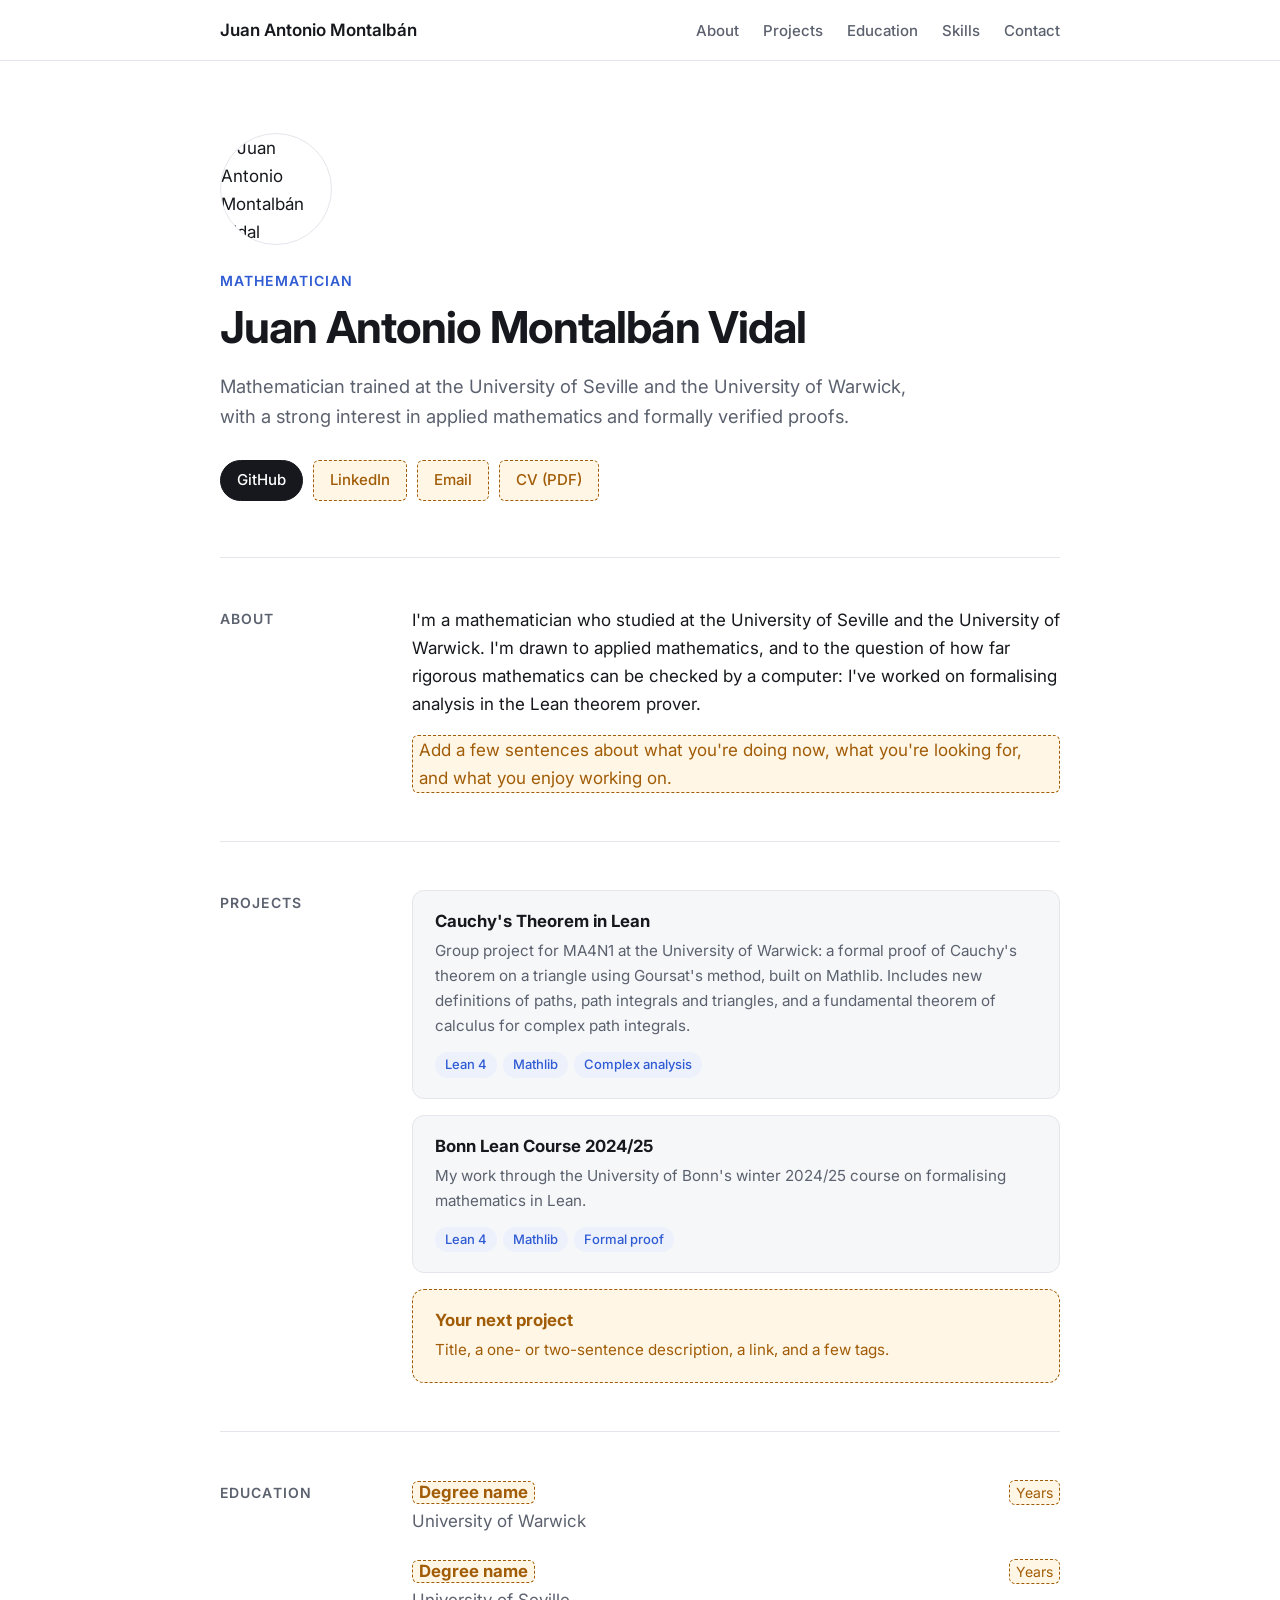
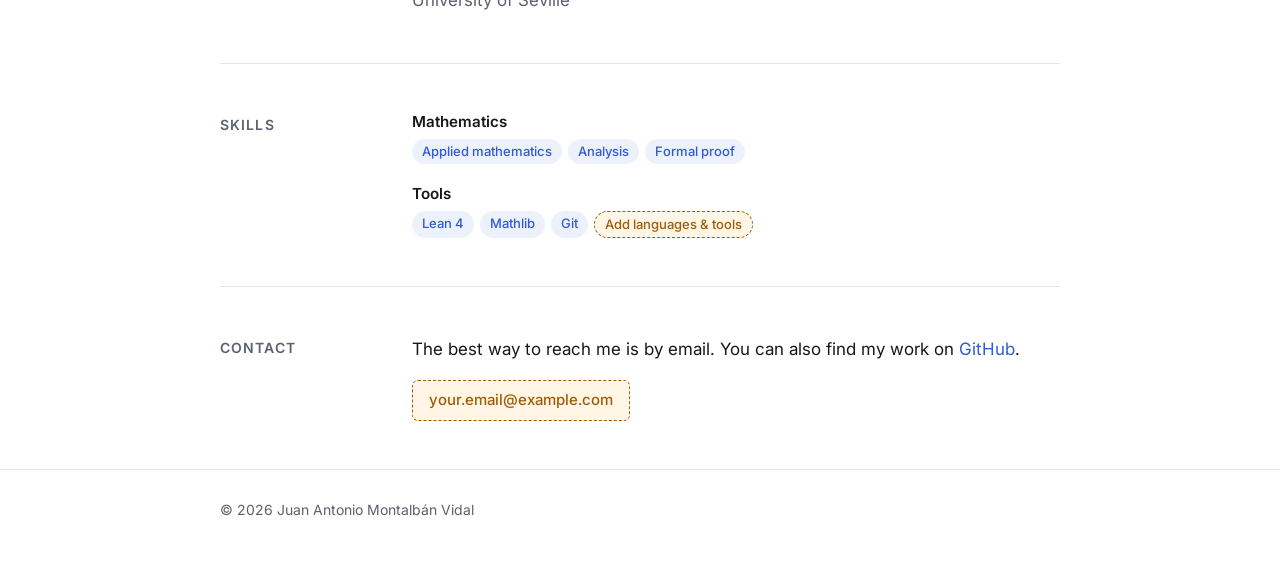
==== index.html @ 1df64321 "Initial personal site Single-page portfolio: about, projects, education, skills, contact. Plain HTML" ====
<!doctype html>
<html lang="en">
<head>
  <meta charset="utf-8">
  <meta name="viewport" content="width=device-width, initial-scale=1">
  <title>Juan Antonio Montalbán Vidal</title>
  <meta name="description" content="Mathematician trained at the University of Seville and the University of Warwick, interested in applied mathematics and formal proof.">
  <link rel="icon" href="assets/favicon.svg" type="image/svg+xml">
  <link rel="preconnect" href="https://fonts.googleapis.com">
  <link rel="preconnect" href="https://fonts.gstatic.com" crossorigin>
  <link href="https://fonts.googleapis.com/css2?family=Inter:wght@400;500;600;700&display=swap" rel="stylesheet">
  <link rel="stylesheet" href="assets/css/style.css">
</head>
<body>

  <header class="site-header">
    <nav class="nav container" aria-label="Main">
      <a class="brand" href="#top">Juan Antonio Montalbán</a>
      <button class="nav-toggle" aria-expanded="false" aria-controls="nav-links" aria-label="Toggle menu">
        <span></span><span></span>
      </button>
      <!-- To add a section to the menu, add a <li> here whose href matches the section's id. -->
      <ul class="nav-links" id="nav-links">
        <li><a href="#about">About</a></li>
        <li><a href="#projects">Projects</a></li>
        <li><a href="#education">Education</a></li>
        <li><a href="#skills">Skills</a></li>
        <li><a href="#contact">Contact</a></li>
      </ul>
    </nav>
  </header>

  <main id="top" class="container">

    <!-- ============ HERO ============ -->
    <section class="hero">
      <img class="avatar" src="https://avatars.githubusercontent.com/u/148797929?v=4" alt="Juan Antonio Montalbán Vidal" width="112" height="112">
      <p class="eyebrow">Mathematician</p>
      <h1>Juan Antonio Montalbán Vidal</h1>
      <p class="lead">Mathematician trained at the University of Seville and the University of Warwick, with a strong interest in applied mathematics and formally verified proofs.</p>
      <ul class="links">
        <li><a class="button primary" href="https://github.com/juanan27">GitHub</a></li>
        <li><a class="button todo" href="#">LinkedIn</a></li>
        <li><a class="button todo" href="#">Email</a></li>
        <li><a class="button todo" href="#">CV (PDF)</a></li>
      </ul>
    </section>

    <!-- ============ ABOUT ============ -->
    <section id="about" class="section">
      <h2>About</h2>
      <div class="section-body">
        <p>I'm a mathematician who studied at the University of Seville and the University of Warwick. I'm drawn to applied mathematics, and to the question of how far rigorous mathematics can be checked by a computer: I've worked on formalising analysis in the Lean theorem prover.</p>
        <p class="todo">Add a few sentences about what you're doing now, what you're looking for, and what you enjoy working on.</p>
      </div>
    </section>

    <!-- ============ PROJECTS ============ -->
    <section id="projects" class="section">
      <h2>Projects</h2>
      <div class="section-body cards">

        <article class="card">
          <h3><a href="https://github.com/juanan27/MA4N1">Cauchy's Theorem in Lean</a></h3>
          <p>Group project for MA4N1 at the University of Warwick: a formal proof of Cauchy's theorem on a triangle using Goursat's method, built on Mathlib. Includes new definitions of paths, path integrals and triangles, and a fundamental theorem of calculus for complex path integrals.</p>
          <ul class="tags"><li>Lean 4</li><li>Mathlib</li><li>Complex analysis</li></ul>
        </article>

        <article class="card">
          <h3><a href="https://github.com/juanan27/LeanCourse24">Bonn Lean Course 2024/25</a></h3>
          <p>My work through the University of Bonn's winter 2024/25 course on formalising mathematics in Lean.</p>
          <ul class="tags"><li>Lean 4</li><li>Mathlib</li><li>Formal proof</li></ul>
        </article>

        <!-- Copy an <article class="card"> block above to add a project. -->
        <article class="card todo">
          <h3>Your next project</h3>
          <p>Title, a one- or two-sentence description, a link, and a few tags.</p>
        </article>

      </div>
    </section>

    <!-- ============ EDUCATION ============ -->
    <section id="education" class="section">
      <h2>Education</h2>
      <div class="section-body">
        <ul class="timeline">
          <li>
            <div class="item-head">
              <h3 class="todo">Degree name</h3>
              <span class="when todo">Years</span>
            </div>
            <p class="where">University of Warwick</p>
          </li>
          <li>
            <div class="item-head">
              <h3 class="todo">Degree name</h3>
              <span class="when todo">Years</span>
            </div>
            <p class="where">University of Seville</p>
          </li>
        </ul>
      </div>
    </section>

    <!-- ============ SKILLS ============ -->
    <section id="skills" class="section">
      <h2>Skills</h2>
      <div class="section-body">
        <div class="skill-group">
          <h3>Mathematics</h3>
          <ul class="tags"><li>Applied mathematics</li><li>Analysis</li><li>Formal proof</li></ul>
        </div>
        <div class="skill-group">
          <h3>Tools</h3>
          <ul class="tags"><li>Lean 4</li><li>Mathlib</li><li>Git</li><li class="todo">Add languages &amp; tools</li></ul>
        </div>
      </div>
    </section>

    <!-- ============ CONTACT ============ -->
    <section id="contact" class="section">
      <h2>Contact</h2>
      <div class="section-body">
        <p>The best way to reach me is by email. You can also find my work on <a href="https://github.com/juanan27">GitHub</a>.</p>
        <p><a class="button todo" href="#">your.email@example.com</a></p>
      </div>
    </section>

    <!--
      ============ NEW SECTION TEMPLATE ============
      1. Copy this block above this comment and change the id and heading.
      2. Add <li><a href="#your-id">Your heading</a></li> to the nav at the top.

    <section id="your-id" class="section">
      <h2>Your heading</h2>
      <div class="section-body">
        <p>Content goes here.</p>
      </div>
    </section>
    -->

  </main>

  <footer class="site-footer">
    <div class="container">
      &copy; <span id="year"></span> Juan Antonio Montalbán Vidal
    </div>
  </footer>

  <script src="assets/js/main.js"></script>
</body>
</html>
---- assets/css/style.css ----
/* ---------- Theme ---------- */
:root {
  --bg: #ffffff;
  --surface: #f6f7f9;
  --text: #16181d;
  --muted: #5b616e;
  --border: #e4e6eb;
  --accent: #2f5bd3;
  --accent-soft: #edf1fc;
  --todo: #a15c07;
  --todo-bg: #fff6e5;

  --radius: 12px;
  --max: 880px;
  --header-h: 60px;
  --font: "Inter", system-ui, -apple-system, "Segoe UI", Roboto, sans-serif;
}

@media (prefers-color-scheme: dark) {
  :root {
    --bg: #0e1014;
    --surface: #161920;
    --text: #e7e9ee;
    --muted: #9aa1ae;
    --border: #262b34;
    --accent: #84a6ff;
    --accent-soft: #1a2134;
    --todo: #f2b45a;
    --todo-bg: #2a2214;
  }
}

/* ---------- Base ---------- */
*, *::before, *::after { box-sizing: border-box; }

html {
  scroll-behavior: smooth;
  scroll-padding-top: calc(var(--header-h) + 16px);
}

body {
  margin: 0;
  background: var(--bg);
  color: var(--text);
  font-family: var(--font);
  font-size: 17px;
  line-height: 1.65;
  -webkit-font-smoothing: antialiased;
}

img { max-width: 100%; display: block; }

a { color: var(--accent); text-decoration: none; }
a:hover { text-decoration: underline; text-underline-offset: 3px; }

a:focus-visible,
button:focus-visible {
  outline: 2px solid var(--accent);
  outline-offset: 3px;
  border-radius: 6px;
}

h1, h2, h3 { line-height: 1.25; }

.container {
  width: 100%;
  max-width: var(--max);
  margin: 0 auto;
  padding-left: 20px;
  padding-right: 20px;
}

/* ---------- Header / nav ---------- */
.site-header {
  position: sticky;
  top: 0;
  z-index: 10;
  background: color-mix(in srgb, var(--bg) 85%, transparent);
  backdrop-filter: saturate(180%) blur(10px);
  -webkit-backdrop-filter: saturate(180%) blur(10px);
  border-bottom: 1px solid var(--border);
}

.nav {
  display: flex;
  align-items: center;
  justify-content: space-between;
  height: var(--header-h);
}

.brand { font-weight: 600; color: var(--text); }
.brand:hover { text-decoration: none; }

.nav-links {
  display: flex;
  gap: 24px;
  list-style: none;
  margin: 0;
  padding: 0;
}

.nav-links a { color: var(--muted); font-size: 15px; font-weight: 500; }
.nav-links a:hover,
.nav-links a.active { color: var(--text); text-decoration: none; }

.nav-toggle { display: none; }

@media (max-width: 680px) {
  .nav-toggle {
    display: flex;
    flex-direction: column;
    justify-content: center;
    gap: 5px;
    width: 40px;
    height: 40px;
    margin-right: -8px;
    padding: 8px;
    background: none;
    border: 0;
    cursor: pointer;
  }
  .nav-toggle span {
    display: block;
    height: 2px;
    background: var(--text);
    border-radius: 2px;
    transition: transform 0.2s;
  }
  .nav-toggle[aria-expanded="true"] span:first-child { transform: translateY(3.5px) rotate(45deg); }
  .nav-toggle[aria-expanded="true"] span:last-child { transform: translateY(-3.5px) rotate(-45deg); }

  .nav-links {
    display: none;
    position: absolute;
    top: var(--header-h);
    left: 0;
    right: 0;
    flex-direction: column;
    gap: 0;
    padding: 8px 20px 16px;
    background: var(--bg);
    border-bottom: 1px solid var(--border);
  }
  .nav-links.open { display: flex; }
  .nav-links a { display: block; padding: 10px 0; font-size: 16px; }
}

/* ---------- Hero ---------- */
.hero { padding-top: 72px; padding-bottom: 56px; }

.avatar {
  width: 112px;
  height: 112px;
  margin-bottom: 24px;
  border-radius: 50%;
  border: 1px solid var(--border);
}

.eyebrow {
  margin: 0 0 8px;
  color: var(--accent);
  font-size: 14px;
  font-weight: 600;
  letter-spacing: 0.08em;
  text-transform: uppercase;
}

h1 {
  margin: 0 0 16px;
  font-size: clamp(2rem, 5vw, 2.75rem);
  letter-spacing: -0.02em;
}

.lead {
  max-width: 60ch;
  margin: 0 0 28px;
  color: var(--muted);
  font-size: 1.15rem;
}

.links {
  display: flex;
  flex-wrap: wrap;
  gap: 10px;
  list-style: none;
  margin: 0;
  padding: 0;
}

.button {
  display: inline-flex;
  align-items: center;
  padding: 7px 16px;
  border: 1px solid var(--border);
  border-radius: 999px;
  background: var(--bg);
  color: var(--text);
  font-size: 15px;
  font-weight: 500;
  transition: border-color 0.15s, background 0.15s;
}
.button:hover { border-color: var(--accent); background: var(--accent-soft); text-decoration: none; }

.button.primary { background: var(--text); border-color: var(--text); color: var(--bg); }
.button.primary:hover { background: var(--text); opacity: 0.85; }

/* ---------- Sections ---------- */
/* Each section: small heading on the left, content on the right (stacked on mobile). */
.section {
  display: grid;
  grid-template-columns: 1fr;
  gap: 12px;
  padding: 48px 0;
  border-top: 1px solid var(--border);
}

.section > h2 {
  margin: 0;
  color: var(--muted);
  font-size: 14px;
  font-weight: 600;
  letter-spacing: 0.08em;
  text-transform: uppercase;
}

.section-body > :first-child { margin-top: 0; }
.section-body > :last-child { margin-bottom: 0; }

@media (min-width: 760px) {
  .section { grid-template-columns: 160px 1fr; gap: 32px; }
  .section > h2 { padding-top: 4px; }
}

/* ---------- Cards (projects) ---------- */
.cards { display: grid; gap: 16px; }

.card {
  padding: 20px 22px;
  border: 1px solid var(--border);
  border-radius: var(--radius);
  background: var(--surface);
  transition: border-color 0.15s;
}
.card:hover { border-color: color-mix(in srgb, var(--accent) 45%, var(--border)); }

.card h3 { margin: 0 0 6px; font-size: 1.05rem; }
.card h3 a { color: var(--text); }
.card h3 a:hover { color: var(--accent); }
.card p { margin: 0 0 14px; color: var(--muted); font-size: 0.95rem; }
.card p:last-child { margin-bottom: 0; }

/* ---------- Tags ---------- */
.tags {
  display: flex;
  flex-wrap: wrap;
  gap: 6px;
  list-style: none;
  margin: 0;
  padding: 0;
}
.tags li {
  padding: 2px 10px;
  border-radius: 999px;
  background: var(--accent-soft);
  color: var(--accent);
  font-size: 13px;
  font-weight: 500;
}

/* ---------- Timeline (education / experience) ---------- */
.timeline { display: grid; gap: 24px; list-style: none; margin: 0; padding: 0; }

.item-head {
  display: flex;
  flex-wrap: wrap;
  align-items: baseline;
  justify-content: space-between;
  gap: 4px 12px;
}
.item-head h3 { margin: 0; font-size: 1.05rem; }
.when { color: var(--muted); font-size: 14px; font-variant-numeric: tabular-nums; }
.where { margin: 2px 0 0; color: var(--muted); }

/* ---------- Skills ---------- */
.skill-group + .skill-group { margin-top: 20px; }
.skill-group h3 { margin: 0 0 8px; font-size: 0.95rem; font-weight: 600; }

/* ---------- Footer ---------- */
.site-footer {
  padding: 28px 0 40px;
  border-top: 1px solid var(--border);
  color: var(--muted);
  font-size: 14px;
}

/* ---------- Placeholder marker ----------
   Anything with class="todo" still needs real content.
   Remove the class once you've filled it in. */
.todo,
.tags li.todo,
.button.todo {
  background: var(--todo-bg);
  color: var(--todo);
  border: 1px dashed var(--todo);
}
.todo { border-radius: 6px; }
p.todo, h3.todo, span.todo { padding: 0 6px; }
.card.todo { border-radius: var(--radius); }
.card.todo h3,
.card.todo p { color: var(--todo); }
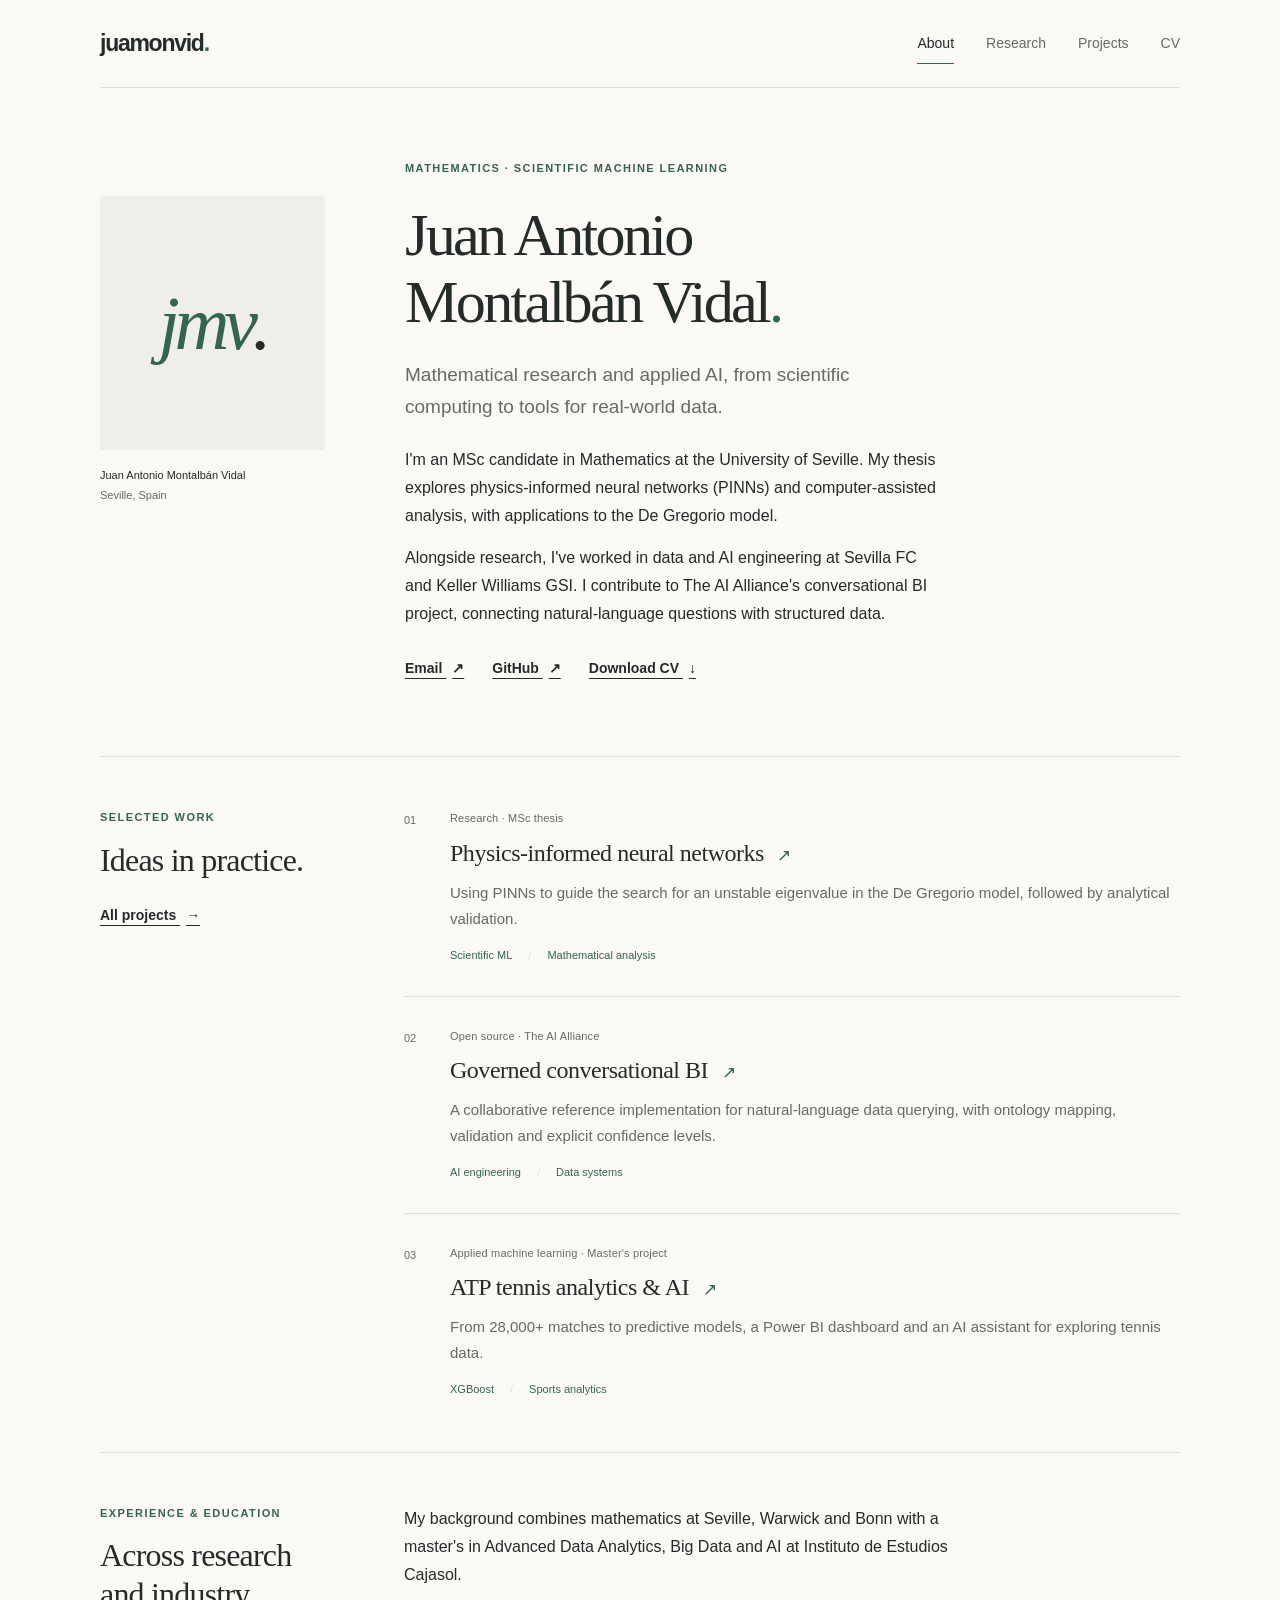
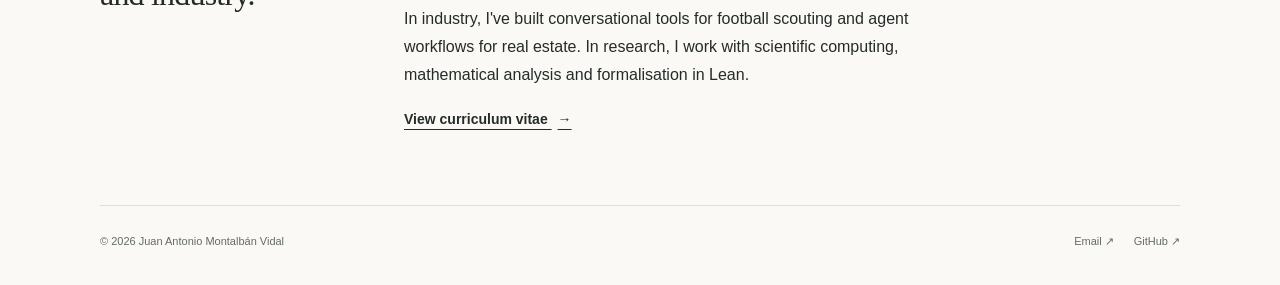
==== commit 27948175: "Build personal site with CV, research and industry projects" ====
--- a/index.html
+++ b/index.html
@@ -3,152 +3,104 @@
 <head>
   <meta charset="utf-8">
   <meta name="viewport" content="width=device-width, initial-scale=1">
-  <title>Juan Antonio Montalbán Vidal</title>
-  <meta name="description" content="Mathematician trained at the University of Seville and the University of Warwick, interested in applied mathematics and formal proof.">
+  <title>Juan Antonio Montalbán Vidal · juamonvid</title>
+  <meta name="description" content="Juan Antonio Montalbán Vidal — MSc candidate in Mathematics, working on scientific machine learning, PINNs and applied AI.">
+  <meta name="theme-color" content="#faf9f6">
   <link rel="icon" href="assets/favicon.svg" type="image/svg+xml">
-  <link rel="preconnect" href="https://fonts.googleapis.com">
-  <link rel="preconnect" href="https://fonts.gstatic.com" crossorigin>
-  <link href="https://fonts.googleapis.com/css2?family=Inter:wght@400;500;600;700&display=swap" rel="stylesheet">
   <link rel="stylesheet" href="assets/css/style.css">
+  <script src="assets/js/main.js" defer></script>
 </head>
 <body>
-
+  <a class="skip-link" href="#main">Skip to content</a>
   <header class="site-header">
-    <nav class="nav container" aria-label="Main">
-      <a class="brand" href="#top">Juan Antonio Montalbán</a>
-      <button class="nav-toggle" aria-expanded="false" aria-controls="nav-links" aria-label="Toggle menu">
-        <span></span><span></span>
-      </button>
-      <!-- To add a section to the menu, add a <li> here whose href matches the section's id. -->
+    <nav class="container nav" aria-label="Main navigation">
+      <a class="brand" href="index.html" aria-label="juamonvid — Home">juamonvid<span aria-hidden="true">.</span></a>
+      <button class="nav-toggle" type="button" aria-expanded="false" aria-controls="nav-links">Menu <span aria-hidden="true">+</span></button>
       <ul class="nav-links" id="nav-links">
-        <li><a href="#about">About</a></li>
-        <li><a href="#projects">Projects</a></li>
-        <li><a href="#education">Education</a></li>
-        <li><a href="#skills">Skills</a></li>
-        <li><a href="#contact">Contact</a></li>
+        <li><a href="index.html" aria-current="page">About</a></li>
+        <li><a href="research.html">Research</a></li>
+        <li><a href="projects.html">Projects</a></li>
+        <li><a href="cv.html">CV</a></li>
       </ul>
     </nav>
   </header>
+  <main id="main" class="container">
 
-  <main id="top" class="container">
-
-    <!-- ============ HERO ============ -->
-    <section class="hero">
-      <img class="avatar" src="https://avatars.githubusercontent.com/u/148797929?v=4" alt="Juan Antonio Montalbán Vidal" width="112" height="112">
-      <p class="eyebrow">Mathematician</p>
-      <h1>Juan Antonio Montalbán Vidal</h1>
-      <p class="lead">Mathematician trained at the University of Seville and the University of Warwick, with a strong interest in applied mathematics and formally verified proofs.</p>
-      <ul class="links">
-        <li><a class="button primary" href="https://github.com/juanan27">GitHub</a></li>
-        <li><a class="button todo" href="#">LinkedIn</a></li>
-        <li><a class="button todo" href="#">Email</a></li>
-        <li><a class="button todo" href="#">CV (PDF)</a></li>
-      </ul>
-    </section>
-
-    <!-- ============ ABOUT ============ -->
-    <section id="about" class="section">
-      <h2>About</h2>
-      <div class="section-body">
-        <p>I'm a mathematician who studied at the University of Seville and the University of Warwick. I'm drawn to applied mathematics, and to the question of how far rigorous mathematics can be checked by a computer: I've worked on formalising analysis in the Lean theorem prover.</p>
-        <p class="todo">Add a few sentences about what you're doing now, what you're looking for, and what you enjoy working on.</p>
-      </div>
-    </section>
-
-    <!-- ============ PROJECTS ============ -->
-    <section id="projects" class="section">
-      <h2>Projects</h2>
-      <div class="section-body cards">
-
-        <article class="card">
-          <h3><a href="https://github.com/juanan27/MA4N1">Cauchy's Theorem in Lean</a></h3>
-          <p>Group project for MA4N1 at the University of Warwick: a formal proof of Cauchy's theorem on a triangle using Goursat's method, built on Mathlib. Includes new definitions of paths, path integrals and triangles, and a fundamental theorem of calculus for complex path integrals.</p>
-          <ul class="tags"><li>Lean 4</li><li>Mathlib</li><li>Complex analysis</li></ul>
-        </article>
-
-        <article class="card">
-          <h3><a href="https://github.com/juanan27/LeanCourse24">Bonn Lean Course 2024/25</a></h3>
-          <p>My work through the University of Bonn's winter 2024/25 course on formalising mathematics in Lean.</p>
-          <ul class="tags"><li>Lean 4</li><li>Mathlib</li><li>Formal proof</li></ul>
-        </article>
-
-        <!-- Copy an <article class="card"> block above to add a project. -->
-        <article class="card todo">
-          <h3>Your next project</h3>
-          <p>Title, a one- or two-sentence description, a link, and a few tags.</p>
-        </article>
-
-      </div>
-    </section>
-
-    <!-- ============ EDUCATION ============ -->
-    <section id="education" class="section">
-      <h2>Education</h2>
-      <div class="section-body">
-        <ul class="timeline">
-          <li>
-            <div class="item-head">
-              <h3 class="todo">Degree name</h3>
-              <span class="when todo">Years</span>
-            </div>
-            <p class="where">University of Warwick</p>
-          </li>
-          <li>
-            <div class="item-head">
-              <h3 class="todo">Degree name</h3>
-              <span class="when todo">Years</span>
-            </div>
-            <p class="where">University of Seville</p>
-          </li>
-        </ul>
-      </div>
-    </section>
-
-    <!-- ============ SKILLS ============ -->
-    <section id="skills" class="section">
-      <h2>Skills</h2>
-      <div class="section-body">
-        <div class="skill-group">
-          <h3>Mathematics</h3>
-          <ul class="tags"><li>Applied mathematics</li><li>Analysis</li><li>Formal proof</li></ul>
+    <section class="hero" aria-labelledby="intro-title">
+      <aside class="portrait-block" aria-label="Profile">
+        <!-- Replace the monogram with a portrait when a photograph is supplied. -->
+        <div class="portrait monogram" aria-hidden="true">jmv<span>.</span></div>
+        <p class="portrait-caption">Juan Antonio Montalbán Vidal<br><span>Seville, Spain</span></p>
+      </aside>
+      <div class="hero-copy">
+        <p class="eyebrow">Mathematics · Scientific machine learning</p>
+        <h1 id="intro-title">Juan Antonio<br>Montalbán Vidal<span class="accent">.</span></h1>
+        <p class="lead">Mathematical research and applied AI, from scientific computing to tools for real-world data.</p>
+        <div class="intro-text">
+          <p>I'm an MSc candidate in Mathematics at the University of Seville. My thesis explores physics-informed neural networks (PINNs) and computer-assisted analysis, with applications to the De Gregorio model.</p>
+          <p>Alongside research, I've worked in data and AI engineering at Sevilla FC and Keller Williams GSI. I contribute to The AI Alliance's conversational BI project, connecting natural-language questions with structured data.</p>
         </div>
-        <div class="skill-group">
-          <h3>Tools</h3>
-          <ul class="tags"><li>Lean 4</li><li>Mathlib</li><li>Git</li><li class="todo">Add languages &amp; tools</li></ul>
+        <div class="text-links">
+          <a href="mailto:juananmv2013@gmail.com">Email <span aria-hidden="true">↗</span></a>
+          <a href="https://github.com/juanan27">GitHub <span aria-hidden="true">↗</span></a>
+          <a href="assets/documents/juan-antonio-montalban-vidal-cv.pdf" download>Download CV <span aria-hidden="true">↓</span></a>
         </div>
       </div>
     </section>
-
-    <!-- ============ CONTACT ============ -->
-    <section id="contact" class="section">
-      <h2>Contact</h2>
-      <div class="section-body">
-        <p>The best way to reach me is by email. You can also find my work on <a href="https://github.com/juanan27">GitHub</a>.</p>
-        <p><a class="button todo" href="#">your.email@example.com</a></p>
+    <section class="section-grid" aria-labelledby="selected-title">
+      <div class="section-heading">
+        <p class="eyebrow">Selected work</p>
+        <h2 id="selected-title">Ideas in practice.</h2>
+        <a class="section-link" href="projects.html">All projects <span aria-hidden="true">→</span></a>
+      </div>
+      <div class="work-list">
+        <article class="work-item">
+          <span class="work-number" aria-hidden="true">01</span>
+          <div>
+            <p class="item-kicker">Research · MSc thesis</p>
+            <h3><a href="research.html#pinns">Physics-informed neural networks <span aria-hidden="true">↗</span></a></h3>
+            <p>Using PINNs to guide the search for an unstable eigenvalue in the De Gregorio model, followed by analytical validation.</p>
+            <ul class="tags" aria-label="Topics"><li>Scientific ML</li><li>Mathematical analysis</li></ul>
+          </div>
+        </article>
+        <article class="work-item">
+          <span class="work-number" aria-hidden="true">02</span>
+          <div>
+            <p class="item-kicker">Open source · The AI Alliance</p>
+            <h3><a href="projects.html#conversational-bi">Governed conversational BI <span aria-hidden="true">↗</span></a></h3>
+            <p>A collaborative reference implementation for natural-language data querying, with ontology mapping, validation and explicit confidence levels.</p>
+            <ul class="tags" aria-label="Topics"><li>AI engineering</li><li>Data systems</li></ul>
+          </div>
+        </article>
+        <article class="work-item">
+          <span class="work-number" aria-hidden="true">03</span>
+          <div>
+            <p class="item-kicker">Applied machine learning · Master's project</p>
+            <h3><a href="projects.html#tennis">ATP tennis analytics &amp; AI <span aria-hidden="true">↗</span></a></h3>
+            <p>From 28,000+ matches to predictive models, a Power BI dashboard and an AI assistant for exploring tennis data.</p>
+            <ul class="tags" aria-label="Topics"><li>XGBoost</li><li>Sports analytics</li></ul>
+          </div>
+        </article>
       </div>
     </section>
-
-    <!--
-      ============ NEW SECTION TEMPLATE ============
-      1. Copy this block above this comment and change the id and heading.
-      2. Add <li><a href="#your-id">Your heading</a></li> to the nav at the top.
-
-    <section id="your-id" class="section">
-      <h2>Your heading</h2>
-      <div class="section-body">
-        <p>Content goes here.</p>
+    <section class="section-grid background-section" aria-labelledby="background-title">
+      <div class="section-heading">
+        <p class="eyebrow">Experience &amp; education</p>
+        <h2 id="background-title">Across research and industry.</h2>
+      </div>
+      <div class="section-content">
+        <p>My background combines mathematics at Seville, Warwick and Bonn with a master's in Advanced Data Analytics, Big Data and AI at Instituto de Estudios Cajasol.</p>
+        <p>In industry, I've built conversational tools for football scouting and agent workflows for real estate. In research, I work with scientific computing, mathematical analysis and formalisation in Lean.</p>
+        <a class="section-link" href="cv.html">View curriculum vitae <span aria-hidden="true">→</span></a>
       </div>
     </section>
-    -->
-
   </main>
-
-  <footer class="site-footer">
-    <div class="container">
-      &copy; <span id="year"></span> Juan Antonio Montalbán Vidal
+  <footer class="site-footer container">
+    <p>© <span data-year>2026</span> Juan Antonio Montalbán Vidal</p>
+    <div class="footer-links">
+      <a href="mailto:juananmv2013@gmail.com">Email <span aria-hidden="true">↗</span></a>
+      <a href="https://github.com/juanan27">GitHub <span aria-hidden="true">↗</span></a>
     </div>
   </footer>
-
-  <script src="assets/js/main.js"></script>
 </body>
 </html>
--- a/assets/css/style.css
+++ b/assets/css/style.css
@@ -1,310 +1,172 @@
-/* ---------- Theme ---------- */
 :root {
-  --bg: #ffffff;
-  --surface: #f6f7f9;
-  --text: #16181d;
-  --muted: #5b616e;
-  --border: #e4e6eb;
-  --accent: #2f5bd3;
-  --accent-soft: #edf1fc;
-  --todo: #a15c07;
-  --todo-bg: #fff6e5;
+  color-scheme: light;
+  --bg: #faf9f6;
+  --paper: #f0eee8;
+  --text: #252b29;
+  --muted: #656b65;
+  --accent: #346452;
+  --border: #dedfd7;
+  --max-width: 1080px;
+  --body-font: "Segoe UI", -apple-system, BlinkMacSystemFont, Arial, sans-serif;
+  --heading-font: Georgia, "Times New Roman", serif;
+}
+*, *::before, *::after { box-sizing: border-box; }
+html { scroll-behavior: smooth; scroll-padding-top: 100px; }
+body { margin: 0; background: var(--bg); color: var(--text); font-family: var(--body-font); font-size: 16px; line-height: 1.75; -webkit-font-smoothing: antialiased; }
+a { color: inherit; text-decoration-thickness: 1px; text-underline-offset: 5px; }
+a:hover { color: var(--accent); }
+a:focus-visible, button:focus-visible { outline: 2px solid var(--accent); outline-offset: 6px; }
+button { font: inherit; }
+img { display: block; max-width: 100%; }
+h1, h2, h3, p { margin-top: 0; }
+h1, h2, h3 { font-weight: 400; }
+h1, h2 { font-family: var(--heading-font); }
+h1 { font-size: clamp(2.6rem, 4.7vw, 4rem); line-height: 1.12; letter-spacing: -.045em; margin-bottom: 24px; }
+h2 { font-size: 2rem; line-height: 1.2; letter-spacing: -.025em; }
+h3 { line-height: 1.4; }
+.container { width: min(var(--max-width), calc(100% - 96px)); margin-inline: auto; }
+.accent { color: var(--accent); }
+.skip-link { position: fixed; top: 12px; left: 12px; z-index: 30; padding: 8px 16px; background: var(--text); color: white; transform: translateY(-160%); }
+.skip-link:focus { transform: none; color: white; }
 
-  --radius: 12px;
-  --max: 880px;
-  --header-h: 60px;
-  --font: "Inter", system-ui, -apple-system, "Segoe UI", Roboto, sans-serif;
-}
-
-@media (prefers-color-scheme: dark) {
-  :root {
-    --bg: #0e1014;
-    --surface: #161920;
-    --text: #e7e9ee;
-    --muted: #9aa1ae;
-    --border: #262b34;
-    --accent: #84a6ff;
-    --accent-soft: #1a2134;
-    --todo: #f2b45a;
-    --todo-bg: #2a2214;
-  }
-}
-
-/* ---------- Base ---------- */
-*, *::before, *::after { box-sizing: border-box; }
-
-html {
-  scroll-behavior: smooth;
-  scroll-padding-top: calc(var(--header-h) + 16px);
-}
-
-body {
-  margin: 0;
-  background: var(--bg);
-  color: var(--text);
-  font-family: var(--font);
-  font-size: 17px;
-  line-height: 1.65;
-  -webkit-font-smoothing: antialiased;
-}
-
-img { max-width: 100%; display: block; }
-
-a { color: var(--accent); text-decoration: none; }
-a:hover { text-decoration: underline; text-underline-offset: 3px; }
-
-a:focus-visible,
-button:focus-visible {
-  outline: 2px solid var(--accent);
-  outline-offset: 3px;
-  border-radius: 6px;
-}
-
-h1, h2, h3 { line-height: 1.25; }
-
-.container {
-  width: 100%;
-  max-width: var(--max);
-  margin: 0 auto;
-  padding-left: 20px;
-  padding-right: 20px;
-}
-
-/* ---------- Header / nav ---------- */
-.site-header {
-  position: sticky;
-  top: 0;
-  z-index: 10;
-  background: color-mix(in srgb, var(--bg) 85%, transparent);
-  backdrop-filter: saturate(180%) blur(10px);
-  -webkit-backdrop-filter: saturate(180%) blur(10px);
-  border-bottom: 1px solid var(--border);
-}
-
-.nav {
-  display: flex;
-  align-items: center;
-  justify-content: space-between;
-  height: var(--header-h);
-}
-
-.brand { font-weight: 600; color: var(--text); }
-.brand:hover { text-decoration: none; }
-
-.nav-links {
-  display: flex;
-  gap: 24px;
-  list-style: none;
-  margin: 0;
-  padding: 0;
-}
-
-.nav-links a { color: var(--muted); font-size: 15px; font-weight: 500; }
-.nav-links a:hover,
-.nav-links a.active { color: var(--text); text-decoration: none; }
-
+/* Links remain available when JavaScript is disabled. */
+.site-header { position: sticky; top: 0; z-index: 10; background: var(--bg); }
+.nav { display: flex; align-items: center; justify-content: space-between; min-height: 88px; border-bottom: 1px solid var(--border); gap: 24px; }
+.brand { font-size: 23px; font-weight: 650; letter-spacing: -.055em; text-decoration: none; }
+.brand span { color: var(--accent); }
+.nav-links { display: flex; gap: 32px; list-style: none; padding: 0; margin: 0; }
+.nav-links a { display: block; padding-block: 7px; font-size: 14px; color: var(--muted); text-decoration: none; }
+.nav-links a:hover, .nav-links a[aria-current="page"] { color: var(--text); }
+.nav-links a[aria-current="page"] { box-shadow: 0 1px var(--accent); }
 .nav-toggle { display: none; }
 
-@media (max-width: 680px) {
-  .nav-toggle {
-    display: flex;
-    flex-direction: column;
-    justify-content: center;
-    gap: 5px;
-    width: 40px;
-    height: 40px;
-    margin-right: -8px;
-    padding: 8px;
-    background: none;
-    border: 0;
-    cursor: pointer;
-  }
-  .nav-toggle span {
-    display: block;
-    height: 2px;
-    background: var(--text);
-    border-radius: 2px;
-    transition: transform 0.2s;
-  }
-  .nav-toggle[aria-expanded="true"] span:first-child { transform: translateY(3.5px) rotate(45deg); }
-  .nav-toggle[aria-expanded="true"] span:last-child { transform: translateY(-3.5px) rotate(-45deg); }
+/* The portrait sits to the left of the introduction and above it on mobile. */
+.hero { display: grid; grid-template-columns: 225px minmax(0, 1fr); align-items: start; gap: 80px; padding: 72px 0 76px; }
+.eyebrow { color: var(--accent); font-size: 11px; font-weight: 650; line-height: 1.5; letter-spacing: .13em; text-transform: uppercase; margin-bottom: 24px; }
+.lead { font-size: 19px; line-height: 1.65; color: var(--muted); margin-bottom: 24px; max-width: 47ch; }
+.intro-text { max-width: 60ch; }
+.intro-text p { margin-bottom: 14px; }
+.text-links { display: flex; flex-wrap: wrap; gap: 12px 28px; margin-top: 28px; }
+.text-links a, .section-link { font-size: 14px; font-weight: 600; }
+.text-links span, .section-link span { margin-left: 6px; }
+.portrait-block { padding-top: 36px; }
+.portrait { width: 225px; height: 254px; object-fit: cover; background: var(--paper); border-radius: 3px; }
+.monogram { display: flex; align-items: center; justify-content: center; font-family: var(--heading-font); font-size: 76px; font-style: italic; letter-spacing: -.07em; color: var(--accent); }
+.monogram span { color: var(--text); }
+.portrait-caption { font-size: 11px; line-height: 1.8; margin: 16px 0 0; }
+.portrait-caption span { color: var(--muted); }
 
-  .nav-links {
-    display: none;
-    position: absolute;
-    top: var(--header-h);
-    left: 0;
-    right: 0;
-    flex-direction: column;
-    gap: 0;
-    padding: 8px 20px 16px;
-    background: var(--bg);
-    border-bottom: 1px solid var(--border);
-  }
-  .nav-links.open { display: flex; }
-  .nav-links a { display: block; padding: 10px 0; font-size: 16px; }
+/* Shared section and project layouts. */
+.section-grid { display: grid; grid-template-columns: 240px minmax(0, 1fr); gap: 64px; padding-block: 52px; border-top: 1px solid var(--border); }
+.section-heading .eyebrow { margin-bottom: 15px; }
+.section-heading h2 { max-width: 13ch; margin-bottom: 22px; }
+.section-content > :last-child { margin-bottom: 0; }
+.section-content p { max-width: 64ch; }
+.work-item { display: grid; grid-template-columns: 28px minmax(0, 1fr); gap: 18px; }
+.work-item + .work-item { margin-top: 30px; padding-top: 30px; border-top: 1px solid var(--border); }
+.work-number { color: var(--muted); font-size: 11px; padding-top: 2px; font-variant-numeric: tabular-nums; }
+.item-kicker { font-size: 11px; color: var(--muted); margin-bottom: 8px; letter-spacing: .015em; }
+.work-item h3 { font-family: var(--heading-font); font-size: 24px; letter-spacing: -.02em; margin-bottom: 10px; }
+.work-item h3 a { text-decoration: none; }
+.work-item h3 a:hover { text-decoration: underline; }
+.work-item h3 span { font-family: var(--body-font); color: var(--accent); font-size: 17px; margin-left: 8px; }
+.work-item p:not(.item-kicker) { color: var(--muted); font-size: 15px; line-height: 1.7; margin-bottom: 15px; }
+.tags { display: flex; flex-wrap: wrap; gap: 8px 16px; list-style: none; padding: 0; margin: 0; color: var(--accent); font-size: 11px; }
+.tags li + li::before { content: "/"; padding-right: 16px; color: var(--border); }
+.background-section { padding-bottom: 72px; }
+.site-footer { display: flex; justify-content: space-between; gap: 20px; padding-block: 26px 34px; border-top: 1px solid var(--border); color: var(--muted); font-size: 11px; }
+.site-footer p { margin: 0; }
+.site-footer a { text-decoration: none; }
+.site-footer a:hover { text-decoration: underline; }
+.footer-links { display: flex; flex-wrap: wrap; gap: 20px; }
+
+/* Interior pages. */
+.page-intro { padding: 70px 0 54px; max-width: 730px; }
+.page-intro .lead { margin-bottom: 0; max-width: 60ch; }
+.page-intro h1 { font-size: clamp(2.6rem, 5vw, 3.7rem); }
+.prose h3 { font-family: var(--heading-font); font-size: 24px; margin-bottom: 12px; }
+.prose p { margin-bottom: 18px; }
+.prose p:last-child { margin-bottom: 0; }
+.focus-list { list-style: none; margin: 0; padding: 0; }
+.focus-list li + li { margin-top: 26px; }
+.focus-list h3 { margin-bottom: 8px; }
+.focus-list p { color: var(--muted); }
+.project-detail { display: grid; grid-template-columns: 240px minmax(0, 1fr); gap: 64px; border-top: 1px solid var(--border); padding-block: 46px 54px; }
+.project-meta p { color: var(--muted); font-size: 13px; margin-bottom: 6px; }
+.project-meta .eyebrow { color: var(--accent); font-size: 11px; margin-bottom: 18px; }
+.project-detail h2 { margin-bottom: 20px; }
+.project-detail .tags { margin: 24px 0; }
+.detail-link { display: inline-flex; gap: 12px; padding: 9px 0; font-size: 14px; font-weight: 600; }
+.education-list { list-style: none; padding: 0; margin: 0; }
+.education-list li + li { margin-top: 28px; }
+.education-list h3 { font-size: 19px; margin-bottom: 5px; }
+.education-list p { color: var(--muted); font-size: 14px; margin: 0; }
+.skills-list { margin: 0; }
+.skills-list dt { font-weight: 600; margin-bottom: 5px; }
+.skills-list dd { color: var(--muted); margin: 0 0 20px; }
+.skills-list dd:last-child { margin-bottom: 0; }
+.entry + .entry { margin-top: 34px; padding-top: 28px; border-top: 1px solid var(--border); }
+.entry h3 { margin-bottom: 8px; }
+.entry-meta { font-size: 13px; color: var(--muted); }
+.entry ul, .detail-list { padding-left: 20px; }
+.entry li + li, .detail-list li + li { margin-top: 8px; }
+.cv-actions { display: flex; flex-wrap: wrap; gap: 14px 24px; align-items: center; margin-top: 24px; }
+.cv-actions a { font-size: 14px; font-weight: 600; }
+.page-index { display: flex; flex-wrap: wrap; gap: 10px 24px; list-style: none; padding: 0; margin: 28px 0 0; font-size: 13px; }
+.project-detail h3 { font-size: 22px; }
+.print-button { display: inline-flex; align-items: center; gap: 12px; margin-top: 24px; padding: 9px 16px; background: transparent; color: var(--text); border: 1px solid var(--border); border-radius: 2px; cursor: pointer; font-size: 13px; }
+.print-button:hover { background: var(--paper); }
+
+@media (max-width: 900px) {
+  .container { width: calc(100% - 64px); }
+  .hero { gap: 42px; grid-template-columns: 180px minmax(0, 1fr); }
+  .portrait { width: 180px; height: 210px; }
+  .section-grid, .project-detail { grid-template-columns: 190px minmax(0, 1fr); gap: 34px; }
 }
-
-/* ---------- Hero ---------- */
-.hero { padding-top: 72px; padding-bottom: 56px; }
-
-.avatar {
-  width: 112px;
-  height: 112px;
-  margin-bottom: 24px;
-  border-radius: 50%;
-  border: 1px solid var(--border);
+@media (max-width: 650px) {
+  html { scroll-padding-top: 88px; }
+  .container { width: calc(100% - 40px); }
+  .nav { min-height: 72px; gap: 12px; flex-wrap: wrap; padding-block: 16px; }
+  .brand { font-size: 22px; }
+  .nav-links { width: 100%; gap: 24px; padding-top: 10px; }
+  .nav-links a { font-size: 14px; }
+  .js .nav-toggle { display: flex; align-items: center; gap: 10px; padding: 6px 0 6px 12px; border: 0; background: none; color: var(--text); cursor: pointer; font-size: 14px; }
+  .nav-toggle span { font-size: 22px; line-height: 1; }
+  .nav-toggle[aria-expanded="true"] span { transform: rotate(45deg); }
+  .js .nav-links { display: none; }
+  .js .nav-links.open { display: flex; }
+  .hero { grid-template-columns: 1fr; gap: 32px; padding-block: 46px 48px; }
+  .hero .eyebrow { font-size: 10px; margin-bottom: 20px; }
+  h1 { font-size: clamp(2.35rem, 8.9vw, 3.8rem); }
+  .lead { font-size: 18px; }
+  .portrait-block { display: flex; align-items: center; gap: 18px; padding-top: 0; }
+  .portrait { width: 80px; height: 90px; }
+  .monogram { flex-shrink: 0; font-size: 33px; }
+  .portrait-caption { margin: 0; }
+  .section-grid, .project-detail { grid-template-columns: 1fr; gap: 28px; padding-block: 36px; }
+  .section-heading h2 { max-width: none; font-size: 29px; margin-bottom: 16px; }
+  .section-heading .eyebrow { margin-bottom: 10px; }
+  .work-item { gap: 10px; grid-template-columns: 22px minmax(0, 1fr); }
+  .work-item h3 { font-size: 23px; }
+  .work-item + .work-item { margin-top: 26px; padding-top: 26px; }
+  .site-footer { flex-direction: column; gap: 8px; padding-block: 22px 28px; }
+  .page-intro { padding: 44px 0 36px; }
+  .project-meta .eyebrow { margin-bottom: 10px; }
+  .project-detail h2 { font-size: 29px; }
 }
-
-.eyebrow {
-  margin: 0 0 8px;
-  color: var(--accent);
-  font-size: 14px;
-  font-weight: 600;
-  letter-spacing: 0.08em;
-  text-transform: uppercase;
+@media (prefers-reduced-motion: reduce) {
+  html { scroll-behavior: auto; }
 }
-
-h1 {
-  margin: 0 0 16px;
-  font-size: clamp(2rem, 5vw, 2.75rem);
-  letter-spacing: -0.02em;
+@media print {
+  :root { --bg: #fff; --text: #000; --muted: #444; --border: #ccc; }
+  body { font-size: 11pt; line-height: 1.5; }
+  .site-header, .skip-link, .print-button, .cv-actions, .page-index, .site-footer { display: none; }
+  .container { width: 100%; }
+  .page-intro { padding: 0 0 20px; }
+  .page-intro h1 { font-size: 28pt; }
+  .section-grid, .project-detail { grid-template-columns: 150px minmax(0, 1fr); gap: 24px; padding-block: 22px; }
+  .section-heading h2 { font-size: 19pt; }
+  .education-list li, .work-item { break-inside: avoid; }
+  a { text-decoration: none; }
+  @page { margin: 18mm; }
 }
-
-.lead {
-  max-width: 60ch;
-  margin: 0 0 28px;
-  color: var(--muted);
-  font-size: 1.15rem;
-}
-
-.links {
-  display: flex;
-  flex-wrap: wrap;
-  gap: 10px;
-  list-style: none;
-  margin: 0;
-  padding: 0;
-}
-
-.button {
-  display: inline-flex;
-  align-items: center;
-  padding: 7px 16px;
-  border: 1px solid var(--border);
-  border-radius: 999px;
-  background: var(--bg);
-  color: var(--text);
-  font-size: 15px;
-  font-weight: 500;
-  transition: border-color 0.15s, background 0.15s;
-}
-.button:hover { border-color: var(--accent); background: var(--accent-soft); text-decoration: none; }
-
-.button.primary { background: var(--text); border-color: var(--text); color: var(--bg); }
-.button.primary:hover { background: var(--text); opacity: 0.85; }
-
-/* ---------- Sections ---------- */
-/* Each section: small heading on the left, content on the right (stacked on mobile). */
-.section {
-  display: grid;
-  grid-template-columns: 1fr;
-  gap: 12px;
-  padding: 48px 0;
-  border-top: 1px solid var(--border);
-}
-
-.section > h2 {
-  margin: 0;
-  color: var(--muted);
-  font-size: 14px;
-  font-weight: 600;
-  letter-spacing: 0.08em;
-  text-transform: uppercase;
-}
-
-.section-body > :first-child { margin-top: 0; }
-.section-body > :last-child { margin-bottom: 0; }
-
-@media (min-width: 760px) {
-  .section { grid-template-columns: 160px 1fr; gap: 32px; }
-  .section > h2 { padding-top: 4px; }
-}
-
-/* ---------- Cards (projects) ---------- */
-.cards { display: grid; gap: 16px; }
-
-.card {
-  padding: 20px 22px;
-  border: 1px solid var(--border);
-  border-radius: var(--radius);
-  background: var(--surface);
-  transition: border-color 0.15s;
-}
-.card:hover { border-color: color-mix(in srgb, var(--accent) 45%, var(--border)); }
-
-.card h3 { margin: 0 0 6px; font-size: 1.05rem; }
-.card h3 a { color: var(--text); }
-.card h3 a:hover { color: var(--accent); }
-.card p { margin: 0 0 14px; color: var(--muted); font-size: 0.95rem; }
-.card p:last-child { margin-bottom: 0; }
-
-/* ---------- Tags ---------- */
-.tags {
-  display: flex;
-  flex-wrap: wrap;
-  gap: 6px;
-  list-style: none;
-  margin: 0;
-  padding: 0;
-}
-.tags li {
-  padding: 2px 10px;
-  border-radius: 999px;
-  background: var(--accent-soft);
-  color: var(--accent);
-  font-size: 13px;
-  font-weight: 500;
-}
-
-/* ---------- Timeline (education / experience) ---------- */
-.timeline { display: grid; gap: 24px; list-style: none; margin: 0; padding: 0; }
-
-.item-head {
-  display: flex;
-  flex-wrap: wrap;
-  align-items: baseline;
-  justify-content: space-between;
-  gap: 4px 12px;
-}
-.item-head h3 { margin: 0; font-size: 1.05rem; }
-.when { color: var(--muted); font-size: 14px; font-variant-numeric: tabular-nums; }
-.where { margin: 2px 0 0; color: var(--muted); }
-
-/* ---------- Skills ---------- */
-.skill-group + .skill-group { margin-top: 20px; }
-.skill-group h3 { margin: 0 0 8px; font-size: 0.95rem; font-weight: 600; }
-
-/* ---------- Footer ---------- */
-.site-footer {
-  padding: 28px 0 40px;
-  border-top: 1px solid var(--border);
-  color: var(--muted);
-  font-size: 14px;
-}
-
-/* ---------- Placeholder marker ----------
-   Anything with class="todo" still needs real content.
-   Remove the class once you've filled it in. */
-.todo,
-.tags li.todo,
-.button.todo {
-  background: var(--todo-bg);
-  color: var(--todo);
-  border: 1px dashed var(--todo);
-}
-.todo { border-radius: 6px; }
-p.todo, h3.todo, span.todo { padding: 0 6px; }
-.card.todo { border-radius: var(--radius); }
-.card.todo h3,
-.card.todo p { color: var(--todo); }
